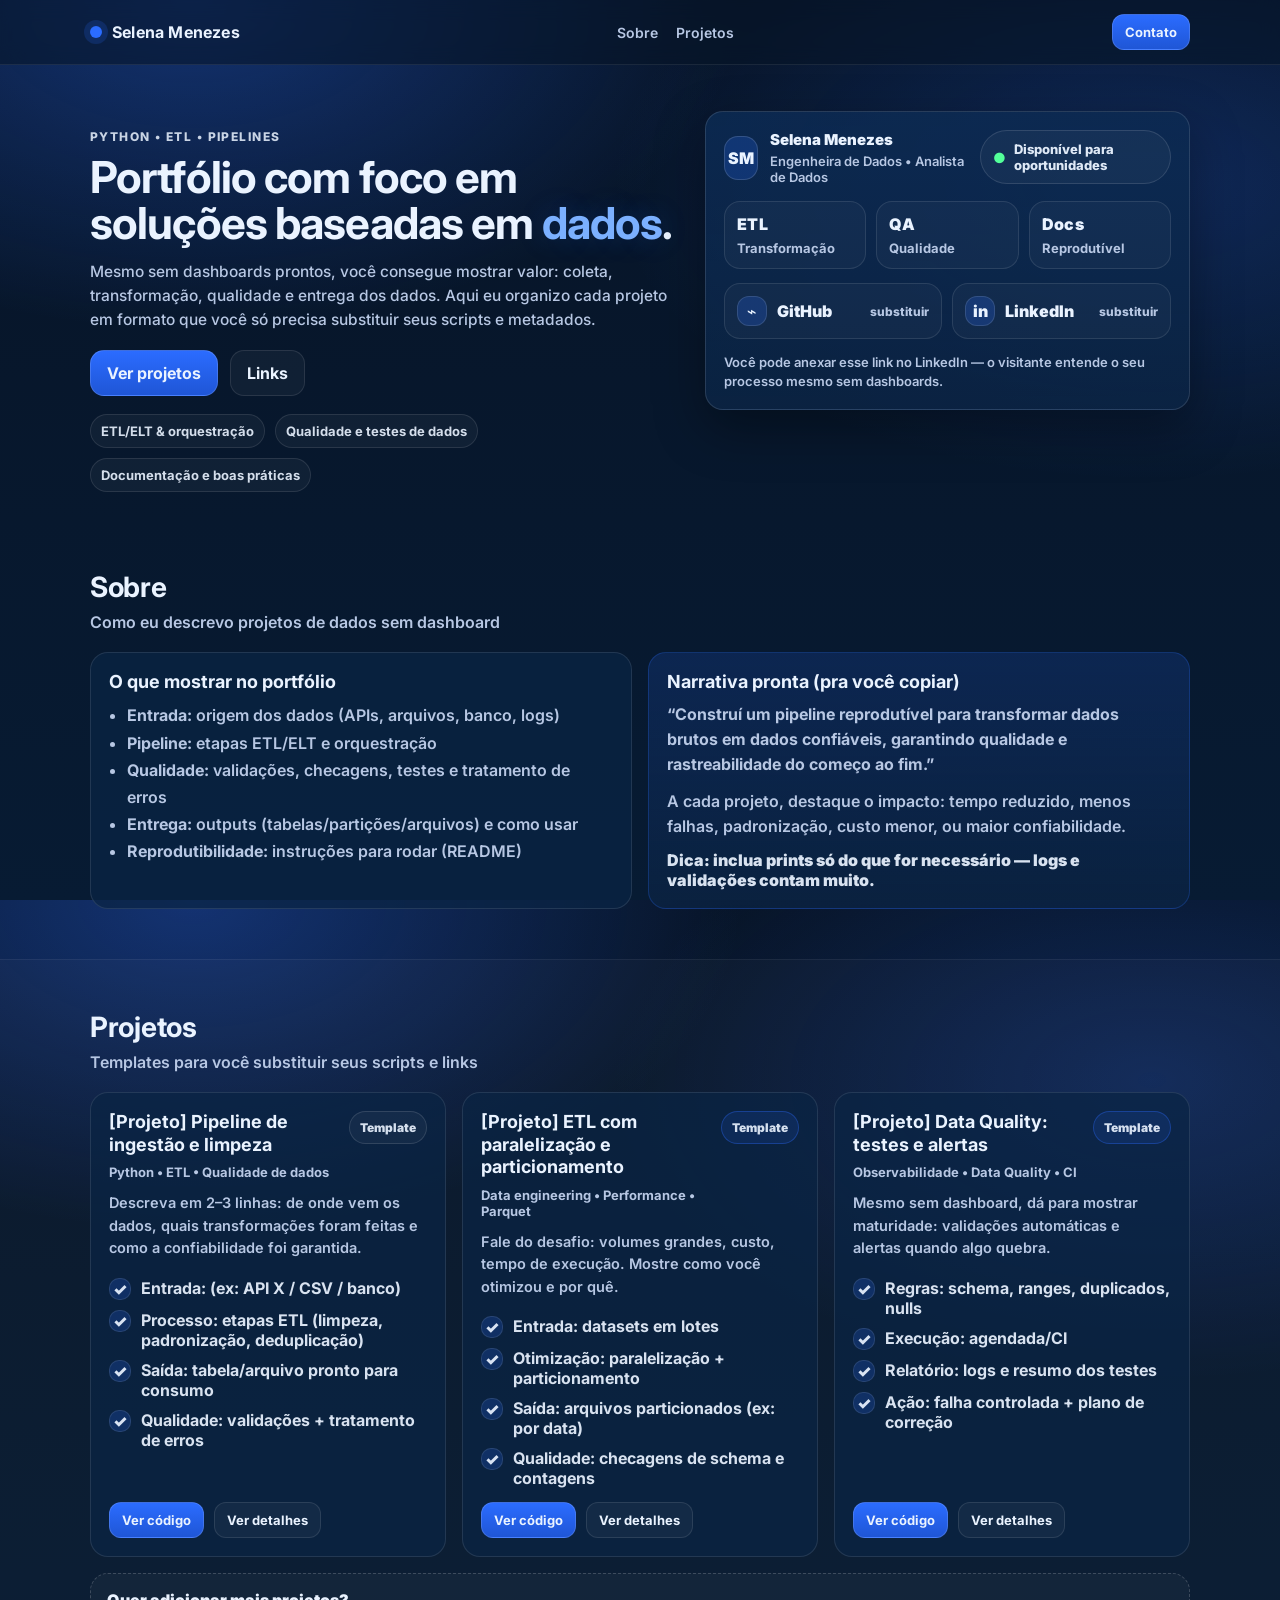
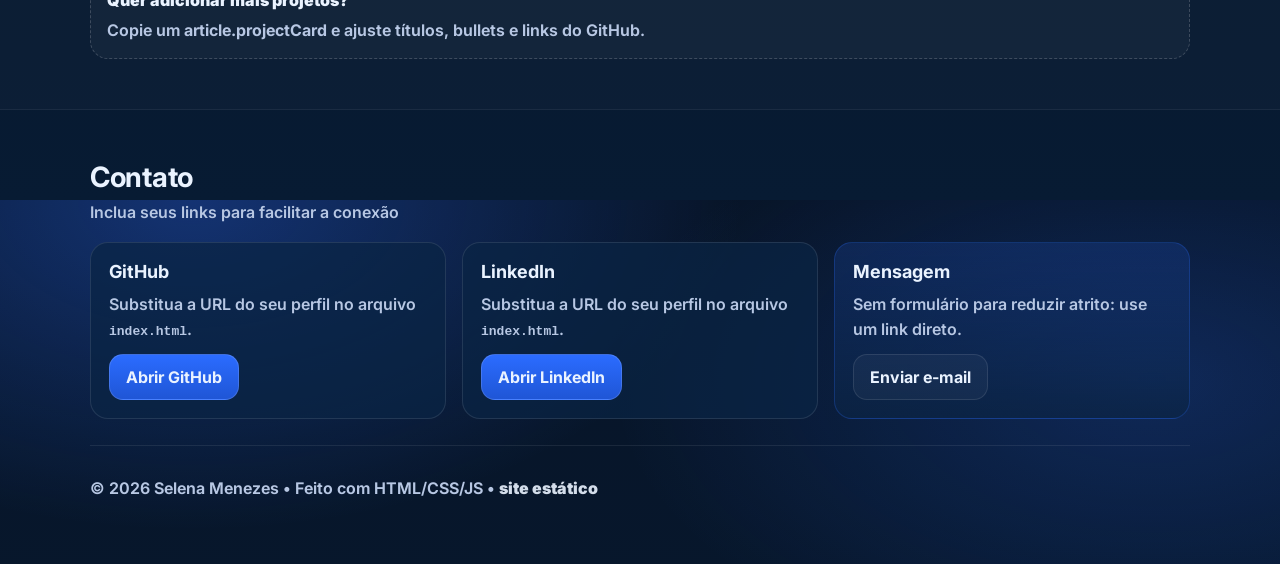
==== portifolio.html @ 93fe9d99 "#" ====
<!doctype html>
<html lang="pt-BR">
<head>
  <meta charset="utf-8" />
  <meta name="viewport" content="width=device-width, initial-scale=1" />
  <meta name="description" content="Portfólio de dados da Selena Menezes: pipelines, ETL e projetos orientados a dados." />
  <title>Selena Menezes | Portfólio</title>
  <link rel="preconnect" href="https://fonts.googleapis.com">
  <link rel="preconnect" href="https://fonts.gstatic.com" crossorigin>
  <link href="https://fonts.googleapis.com/css2?family=Inter:wght@400;600;700&display=swap" rel="stylesheet">

  <link rel="stylesheet" href="./styles.css" />

  <meta property="og:title" content="Selena Menezes | Portfólio de Dados" />
  <meta property="og:description" content="pipelines e projetos de dados (sem dashboards)" />
  <meta property="og:type" content="website" />
</head>
<body>
  <a class="skip-link" href="#conteudo">Pular para o conteúdo</a>

  <header class="topbar">
    <div class="container topbar__inner">
      <div class="brand" aria-label="Marca">
        <span class="brand__dot" aria-hidden="true"></span>
        <span class="brand__name">Selena Menezes</span>
      </div>

      <nav class="nav" aria-label="Navegação">
        <a href="#sobre" class="nav__link">Sobre</a>
        <a href="#projetos" class="nav__link">Projetos</a>
      </nav>

      <a href="#contato" class="btn btn--primary btn--small" data-i18n="hire">Contato</a>
    </div>
  </header>

  <main id="conteudo">
    <!-- HERO -->
    <section class="hero">
      <div class="container hero__grid">
        <div class="hero__copy">
          <p class="kicker">Python • ETL • Pipelines</p>
          <h1 class="hero__title">
            Portfólio com foco em soluções baseadas em <span class="accent">dados</span>.
          </h1>
          <p class="hero__subtitle">
            Mesmo sem dashboards prontos, você consegue mostrar valor: coleta, transformação, qualidade e entrega dos dados.
            Aqui eu organizo cada projeto em formato que você só precisa substituir seus scripts e metadados.
          </p>

          <div class="hero__actions">
            <a class="btn btn--primary" href="#projetos">Ver projetos</a>
            <a class="btn btn--ghost" href="#contato">Links</a>
          </div>

          <ul class="trust">
            <li class="trust__item">ETL/ELT &amp; orquestração</li>
            <li class="trust__item">Qualidade e testes de dados</li>
            <li class="trust__item">Documentação e boas práticas</li>
          </ul>
        </div>

        <div class="hero__card" aria-label="Cartão de destaque">
          <div class="hero__cardTop">
            <div class="profile">
              <div class="avatar" aria-hidden="true">SM</div>
              <div>
                <p class="profile__name">Selena Menezes</p>
                <p class="profile__role">Engenheira de Dados • Analista de Dados</p>
              </div>
            </div>

            <div class="status">
              <div class="status__pill">
                <span class="status__icon" aria-hidden="true">●</span>
                Disponível para oportunidades
              </div>
            </div>
          </div>

          <div class="hero__stats" role="list">
            <div class="stat" role="listitem">
              <div class="stat__num">ETL</div>
              <div class="stat__label">Transformação</div>
            </div>
            <div class="stat" role="listitem">
              <div class="stat__num">QA</div>
              <div class="stat__label">Qualidade</div>
            </div>
            <div class="stat" role="listitem">
              <div class="stat__num">Docs</div>
              <div class="stat__label">Reprodutível</div>
            </div>
          </div>

          <div class="hero__links" id="links-quick">
            <a class="linkCard" href="https://github.com/SEU_USUARIO" target="_blank" rel="noreferrer noopener">
              <span class="linkCard__icon" aria-hidden="true">⌁</span>
              <span class="linkCard__text">GitHub</span>
              <span class="linkCard__hint">substituir</span>
            </a>
            <a class="linkCard" href="https://www.linkedin.com/in/SEU_USUARIO" target="_blank" rel="noreferrer noopener">
              <span class="linkCard__icon" aria-hidden="true">in</span>
              <span class="linkCard__text">LinkedIn</span>
              <span class="linkCard__hint">substituir</span>
            </a>
          </div>

          <p class="hero__note">
            Você pode anexar esse link no LinkedIn — o visitante entende o seu processo mesmo sem dashboards.
          </p>
        </div>
      </div>
    </section>

    <!-- SOBRE -->
    <section class="section" id="sobre">
      <div class="container">
        <div class="section__header">
          <h2 class="section__title">Sobre</h2>
          <p class="section__subtitle">Como eu descrevo projetos de dados sem dashboard</p>
        </div>

        <div class="grid-2">
          <div class="card">
            <h3 class="card__title">O que mostrar no portfólio</h3>
            <ul class="list">
              <li><b>Entrada:</b> origem dos dados (APIs, arquivos, banco, logs)</li>
              <li><b>Pipeline:</b> etapas ETL/ELT e orquestração</li>
              <li><b>Qualidade:</b> validações, checagens, testes e tratamento de erros</li>
              <li><b>Entrega:</b> outputs (tabelas/partições/arquivos) e como usar</li>
              <li><b>Reprodutibilidade:</b> instruções para rodar (README)</li>
            </ul>
          </div>

          <div class="card card--accent">
            <h3 class="card__title">Narrativa pronta (pra você copiar)</h3>
            <p class="card__text">
              <b>“Construí um pipeline reprodutível para transformar dados brutos em dados confiáveis, garantindo qualidade e rastreabilidade do começo ao fim.”</b>
            </p>
            <p class="card__text">
              A cada projeto, destaque o impacto: tempo reduzido, menos falhas, padronização, custo menor, ou maior confiabilidade.
            </p>
            <p class="card__tagline">Dica: inclua prints só do que for necessário — logs e validações contam muito.</p>
          </div>
        </div>
      </div>
    </section>

    <!-- PROJETOS -->
    <section class="section section--alt" id="projetos">
      <div class="container">
        <div class="section__header">
          <h2 class="section__title">Projetos</h2>
          <p class="section__subtitle">Templates para você substituir seus scripts e links</p>
        </div>

        <div class="projectGrid" id="projectGrid">
          <!-- PROJECT 1 -->
          <article class="projectCard" data-project>
            <div class="projectCard__top">
              <div>
                <h3 class="projectCard__title">[Projeto] Pipeline de ingestão e limpeza</h3>
                <p class="projectCard__meta">Python • ETL • Qualidade de dados</p>
              </div>
              <span class="badge">Template</span>
            </div>

            <p class="projectCard__desc">
              Descreva em 2–3 linhas: de onde vem os dados, quais transformações foram feitas e como a confiabilidade foi garantida.
            </p>

            <div class="projectCard__bullets">
              <div class="bullet">
                <span class="bullet__icon" aria-hidden="true">✓</span>
                <span><b>Entrada:</b> (ex: API X / CSV / banco)</span>
              </div>
              <div class="bullet">
                <span class="bullet__icon" aria-hidden="true">✓</span>
                <span><b>Processo:</b> etapas ETL (limpeza, padronização, deduplicação)</span>
              </div>
              <div class="bullet">
                <span class="bullet__icon" aria-hidden="true">✓</span>
                <span><b>Saída:</b> tabela/arquivo pronto para consumo</span>
              </div>
              <div class="bullet">
                <span class="bullet__icon" aria-hidden="true">✓</span>
                <span><b>Qualidade:</b> validações + tratamento de erros</span>
              </div>
            </div>

            <div class="projectCard__links">
              <a class="btn btn--primary btn--small" href="https://github.com/SEU_USUARIO/SEU_REPO" target="_blank" rel="noreferrer noopener">Ver código</a>
              <a class="btn btn--ghost btn--small" href="#" data-demo-link>Ver detalhes</a>
            </div>

            <div class="details" aria-live="polite" hidden>
              <div class="details__inner">
                <p class="details__title">Como rodar (substitua)</p>
                <ol class="list list--number">
                  <li>Instale dependências: <code>pip install -r requirements.txt</code></li>
                  <li>Configure variáveis em <code>.env</code></li>
                  <li>Execute: <code>python main.py</code></li>
                </ol>

                <p class="details__title">Checklist do pipeline</p>
                <ul class="list">
                  <li>Log das etapas</li>
                  <li>Validações (schema, nulls, ranges)</li>
                  <li>Reprocessamento e idempotência</li>
                </ul>
              </div>
            </div>
          </article>

          <!-- PROJECT 2 -->
          <article class="projectCard" data-project>
            <div class="projectCard__top">
              <div>
                <h3 class="projectCard__title">[Projeto] ETL com paralelização e particionamento</h3>
                <p class="projectCard__meta">Data engineering • Performance • Parquet</p>
              </div>
              <span class="badge badge--blue">Template</span>
            </div>

            <p class="projectCard__desc">
              Fale do desafio: volumes grandes, custo, tempo de execução. Mostre como você otimizou e por quê.
            </p>

            <div class="projectCard__bullets">
              <div class="bullet"><span class="bullet__icon" aria-hidden="true">✓</span><span><b>Entrada:</b> datasets em lotes</span></div>
              <div class="bullet"><span class="bullet__icon" aria-hidden="true">✓</span><span><b>Otimização:</b> paralelização + particionamento</span></div>
              <div class="bullet"><span class="bullet__icon" aria-hidden="true">✓</span><span><b>Saída:</b> arquivos particionados (ex: por data)</span></div>
              <div class="bullet"><span class="bullet__icon" aria-hidden="true">✓</span><span><b>Qualidade:</b> checagens de schema e contagens</span></div>
            </div>

            <div class="projectCard__links">
              <a class="btn btn--primary btn--small" href="https://github.com/SEU_USUARIO/SEU_REPO" target="_blank" rel="noreferrer noopener">Ver código</a>
              <a class="btn btn--ghost btn--small" href="#" data-demo-link>Ver detalhes</a>
            </div>

            <div class="details" hidden>
              <div class="details__inner">
                <p class="details__title">Resultados que você pode citar</p>
                <ul class="list">
                  <li>Redução no tempo de execução</li>
                  <li>Redução de falhas/rollback</li>
                  <li>Padronização de schema</li>
                </ul>
              </div>
            </div>
          </article>

          <!-- PROJECT 3 -->
          <article class="projectCard" data-project>
            <div class="projectCard__top">
              <div>
                <h3 class="projectCard__title">[Projeto] Data Quality: testes e alertas</h3>
                <p class="projectCard__meta">Observabilidade • Data Quality • CI</p>
              </div>
              <span class="badge badge--blue">Template</span>
            </div>

            <p class="projectCard__desc">
              Mesmo sem dashboard, dá para mostrar maturidade: validações automáticas e alertas quando algo quebra.
            </p>

            <div class="projectCard__bullets">
              <div class="bullet"><span class="bullet__icon" aria-hidden="true">✓</span><span><b>Regras:</b> schema, ranges, duplicados, nulls</span></div>
              <div class="bullet"><span class="bullet__icon" aria-hidden="true">✓</span><span><b>Execução:</b> agendada/CI</span></div>
              <div class="bullet"><span class="bullet__icon" aria-hidden="true">✓</span><span><b>Relatório:</b> logs e resumo dos testes</span></div>
              <div class="bullet"><span class="bullet__icon" aria-hidden="true">✓</span><span><b>Ação:</b> falha controlada + plano de correção</span></div>
            </div>

            <div class="projectCard__links">
              <a class="btn btn--primary btn--small" href="https://github.com/SEU_USUARIO/SEU_REPO" target="_blank" rel="noreferrer noopener">Ver código</a>
              <a class="btn btn--ghost btn--small" href="#" data-demo-link>Ver detalhes</a>
            </div>

            <div class="details" hidden>
              <div class="details__inner">
                <p class="details__title">Estrutura recomendada</p>
                <ul class="list">
                  <li><code>tests/</code> com validações</li>
                  <li><code>reports/</code> com resultados</li>
                  <li>Ambiente configurável (sem segredos no código)</li>
                </ul>
              </div>
            </div>
          </article>
        </div>

        <div class="ctaRow">
          <div class="ctaRow__card">
            <p class="ctaRow__title">Quer adicionar mais projetos?</p>
            <p class="ctaRow__text">Copie um <b>article.projectCard</b> e ajuste títulos, bullets e links do GitHub.</p>
          </div>
        </div>
      </div>
    </section>

    <!-- CONTATO -->
    <section class="section" id="contato">
      <div class="container">
        <div class="section__header">
          <h2 class="section__title">Contato</h2>
          <p class="section__subtitle">Inclua seus links para facilitar a conexão</p>
        </div>

        <div class="grid-3">
          <div class="card">
            <h3 class="card__title">GitHub</h3>
            <p class="card__text">Substitua a URL do seu perfil no arquivo <code>index.html</code>.</p>
            <a class="btn btn--primary" href="https://github.com/SEU_USUARIO" target="_blank" rel="noreferrer noopener">Abrir GitHub</a>
          </div>
          <div class="card">
            <h3 class="card__title">LinkedIn</h3>
            <p class="card__text">Substitua a URL do seu perfil no arquivo <code>index.html</code>.</p>
            <a class="btn btn--primary" href="https://www.linkedin.com/in/SEU_USUARIO" target="_blank" rel="noreferrer noopener">Abrir LinkedIn</a>
          </div>
          <div class="card card--accent">
            <h3 class="card__title">Mensagem</h3>
            <p class="card__text">Sem formulário para reduzir atrito: use um link direto.</p>
            <a class="btn btn--ghost" href="mailto:SEU_EMAIL@exemplo.com">Enviar e-mail</a>
          </div>
        </div>

        <footer class="footer">
          <p>
            © <span id="year"></span> Selena Menezes • Feito com HTML/CSS/JS •
            <a class="footer__link" href="https://www.google.com/search?q=como+hospedar+site+est%C3%A1tico" target="_blank" rel="noreferrer noopener">site estático</a>
          </p>
        </footer>
      </div>
    </section>
  </main>

  <script src="./script.js"></script>
</body>
</html>
---- styles.css ----
/* Base */
:root{
  --bg: #071427;
  --bg2:#071b33;
  --card:#0b2444;
  --card2:#0c2a52;
  --text:#eaf3ff;
  --muted:#b7c7e3;
  --primary:#2b6cff; /* blue fav */
  --primary2:#1f56d6;
  --border: rgba(255,255,255,.10);
  --shadow: 0 18px 50px rgba(0,0,0,.35);
  --radius: 18px;
}

*{box-sizing:border-box}
html,body{height:100%}
body{
  margin:0;
  font-family: Inter, system-ui, -apple-system, Segoe UI, Roboto, Arial, sans-serif;
  color:var(--text);
  background:
    radial-gradient(1000px 600px at 15% 0%, rgba(43,108,255,.35), transparent 55%),
    radial-gradient(900px 500px at 90% 20%, rgba(43,108,255,.22), transparent 60%),
    linear-gradient(180deg, var(--bg), var(--bg2));
}

.container{width:min(1100px, calc(100% - 40px)); margin:0 auto;}

.skip-link{
  position:absolute;
  left:-999px;
  top:auto;
  width:1px;
  height:1px;
  overflow:hidden;
}
.skip-link:focus{
  left:16px; top:16px; width:auto; height:auto;
  padding:10px 12px;
  background:#000;
  color:#fff;
  z-index:9999;
  border-radius:12px;
}

/* Topbar */
.topbar{
  position:sticky;
  top:0;
  z-index:50;
  backdrop-filter: blur(10px);
  background: rgba(7,20,39,.55);
  border-bottom: 1px solid rgba(255,255,255,.08);
}
.topbar__inner{display:flex; align-items:center; justify-content:space-between; gap:18px; padding:14px 0;}
.brand{display:flex; align-items:center; gap:10px; font-weight:700; letter-spacing:.2px;}
.brand__dot{width:12px; height:12px; border-radius:999px; background:var(--primary); box-shadow:0 0 0 6px rgba(43,108,255,.18)}
.brand__name{font-size:16px;}
.nav{display:flex; gap:18px; align-items:center;}
.nav__link{color:var(--muted); text-decoration:none; font-weight:600; font-size:14px;}
.nav__link:hover{color:var(--text)}

/* Buttons */
.btn{
  display:inline-flex;
  align-items:center;
  justify-content:center;
  gap:10px;
  border-radius:14px;
  padding:12px 16px;
  border:1px solid var(--border);
  color:var(--text);
  text-decoration:none;
  font-weight:700;
  transition: transform .08s ease, background .15s ease, border-color .15s ease;
}
.btn:active{transform: translateY(1px)}
.btn--small{padding:9px 12px; border-radius:12px; font-size:13px}
.btn--primary{background: linear-gradient(180deg, var(--primary), var(--primary2)); border-color: rgba(255,255,255,.14)}
.btn--primary:hover{border-color: rgba(255,255,255,.22)}
.btn--ghost{background: rgba(255,255,255,.04)}
.btn--ghost:hover{background: rgba(255,255,255,.07)}

/* Hero */
.hero{padding:46px 0 10px;}
.hero__grid{display:grid; grid-template-columns: 1.1fr .9fr; gap:22px; align-items:start;}
.hero__copy{padding:18px 0;}
.kicker{margin:0 0 10px; color:rgba(234,243,255,.85); font-weight:800; letter-spacing:.12em; font-size:12px; text-transform:uppercase}
.hero__title{margin:0 0 14px; font-size:44px; line-height:1.05; letter-spacing:-.02em;}
.accent{color: #7bb0ff; text-shadow: 0 0 28px rgba(43,108,255,.22)}
.hero__subtitle{margin:0 0 18px; color:var(--muted); font-weight:500; font-size:15.5px; line-height:1.55; max-width:58ch;}
.hero__actions{display:flex; gap:12px; flex-wrap:wrap; margin-top:8px;}

.trust{list-style:none; padding:0; margin:18px 0 0; display:flex; flex-wrap:wrap; gap:10px;}
.trust__item{
  padding:8px 10px;
  border:1px solid rgba(255,255,255,.10);
  background: rgba(255,255,255,.04);
  border-radius:999px;
  font-weight:700;
  font-size:13px;
  color: rgba(234,243,255,.9);
}

.hero__card{
  background: linear-gradient(180deg, rgba(12,42,82,.9), rgba(11,36,68,.86));
  border:1px solid rgba(255,255,255,.12);
  border-radius: var(--radius);
  box-shadow: var(--shadow);
  padding:18px;
}
.hero__cardTop{display:flex; justify-content:space-between; gap:12px; align-items:flex-start;}
.profile{display:flex; gap:12px; align-items:center;}
.avatar{width:44px; height:44px; border-radius:14px; background: rgba(43,108,255,.22); border:1px solid rgba(255,255,255,.14); display:flex; align-items:center; justify-content:center; font-weight:900;}
.profile__name{margin:0; font-weight:900; font-size:15px}
.profile__role{margin:4px 0 0; color:var(--muted); font-weight:600; font-size:13px}

.status__pill{display:inline-flex; gap:8px; align-items:center; padding:10px 12px; border-radius:999px; border:1px solid rgba(255,255,255,.12); background: rgba(255,255,255,.04); font-weight:800; color:rgba(234,243,255,.95); font-size:13px}
.status__icon{color: #53ff9a; font-size:14px}

.hero__stats{display:grid; grid-template-columns: repeat(3, 1fr); gap:10px; margin-top:16px;}
.stat{padding:12px; border-radius:16px; border:1px solid rgba(255,255,255,.10); background: rgba(255,255,255,.03)}
.stat__num{font-weight:950; letter-spacing:.02em}
.stat__label{margin-top:6px; color:var(--muted); font-weight:700; font-size:13px}

.hero__links{display:grid; grid-template-columns: 1fr 1fr; gap:10px; margin-top:14px;}
.linkCard{
  text-decoration:none; color:var(--text);
  border-radius:16px;
  border:1px solid rgba(255,255,255,.10);
  background: rgba(255,255,255,.03);
  padding:12px;
  display:flex; align-items:center; gap:10px;
}
.linkCard:hover{border-color: rgba(255,255,255,.20); background: rgba(255,255,255,.06)}
.linkCard__icon{width:30px; height:30px; border-radius:12px; display:flex; align-items:center; justify-content:center; background: rgba(43,108,255,.22); border:1px solid rgba(255,255,255,.12); font-weight:900}
.linkCard__text{font-weight:900}
.linkCard__hint{margin-left:auto; color:var(--muted); font-weight:800; font-size:12px}

.hero__note{margin:14px 0 0; color:var(--muted); font-weight:600; font-size:13px; line-height:1.45}

/* Sections */
.section{padding:50px 0;}
.section--alt{background: rgba(255,255,255,.02); border-top:1px solid rgba(255,255,255,.06); border-bottom:1px solid rgba(255,255,255,.06)}
.section__header{margin-bottom:20px;}
.section__title{margin:0; font-size:28px; letter-spacing:-.01em}
.section__subtitle{margin:8px 0 0; color:var(--muted); font-weight:600;}

/* Grids */
.grid-2{display:grid; grid-template-columns: 1fr 1fr; gap:16px;}
.grid-3{display:grid; grid-template-columns: repeat(3, 1fr); gap:16px;}

.card{
  background: rgba(11,36,68,.72);
  border:1px solid rgba(255,255,255,.10);
  border-radius: var(--radius);
  padding:18px;
}
.card--accent{background: linear-gradient(180deg, rgba(43,108,255,.16), rgba(11,36,68,.72)); border-color: rgba(43,108,255,.25)}
.card__title{margin:0 0 10px; font-size:18px}
.card__text{margin:0 0 12px; color:var(--muted); font-weight:600; line-height:1.55}
.card__tagline{margin:0; color: rgba(234,243,255,.92); font-weight:900}

.list{margin:0; padding-left:18px; color:var(--muted); font-weight:600; line-height:1.7}
.list code{color: rgba(234,243,255,.92)}
.list--number{padding-left:20px}

/* Projects */
.projectGrid{display:grid; grid-template-columns: repeat(3, 1fr); gap:16px;}
.projectCard{
  background: rgba(11,36,68,.72);
  border:1px solid rgba(255,255,255,.10);
  border-radius: var(--radius);
  padding:18px;
  display:flex; flex-direction:column;
  min-height: 380px;
}
.projectCard__top{display:flex; align-items:flex-start; justify-content:space-between; gap:12px;}
.projectCard__title{margin:0; font-size:18px; line-height:1.25}
.projectCard__meta{margin:8px 0 0; color:var(--muted); font-weight:700; font-size:13px}
.projectCard__desc{margin:12px 0 14px; color:var(--muted); font-weight:600; line-height:1.55; font-size:14.5px}
.projectCard__bullets{display:flex; flex-direction:column; gap:10px; margin-top:4px;}
.bullet{display:flex; gap:10px; align-items:flex-start; color: rgba(234,243,255,.92); font-weight:700}
.bullet__icon{width:22px; height:22px; border-radius:10px; display:inline-flex; align-items:center; justify-content:center; background: rgba(43,108,255,.20); border:1px solid rgba(255,255,255,.10); font-weight:900; flex:0 0 auto}

.projectCard__links{display:flex; gap:10px; margin-top:auto; padding-top:14px;}

.badge{
  padding:8px 10px; border-radius:999px;
  font-weight:900; font-size:12px;
  border:1px solid rgba(255,255,255,.12);
  background: rgba(255,255,255,.04);
  color: rgba(234,243,255,.9);
}
.badge--blue{border-color: rgba(43,108,255,.35); background: rgba(43,108,255,.12)}

.details{margin-top:12px; border-top: 1px solid rgba(255,255,255,.08); padding-top:12px;}
.details__inner{color:var(--muted);}
.details__title{margin:0 0 10px; font-weight:950; color: rgba(234,243,255,.92)}

.ctaRow{margin-top:16px}
.ctaRow__card{
  padding:16px;
  border-radius: var(--radius);
  border:1px dashed rgba(255,255,255,.18);
  background: rgba(255,255,255,.03);
}
.ctaRow__title{margin:0; font-weight:950}
.ctaRow__text{margin:8px 0 0; color:var(--muted); font-weight:650; line-height:1.5}

/* Footer */
.footer{margin-top:26px; padding-top:16px; border-top:1px solid rgba(255,255,255,.08); color:var(--muted); font-weight:650}
.footer__link{color: rgba(234,243,255,.9); font-weight:900; text-decoration:none}
.footer__link:hover{text-decoration:underline}

/* Responsive */
@media (max-width: 980px){
  .hero__grid{grid-template-columns: 1fr;}
  .projectGrid{grid-template-columns: 1fr;}
  .grid-3{grid-template-columns: 1fr;}
  .grid-2{grid-template-columns: 1fr;}
  .hero__title{font-size:34px}
  .nav{display:none}
}
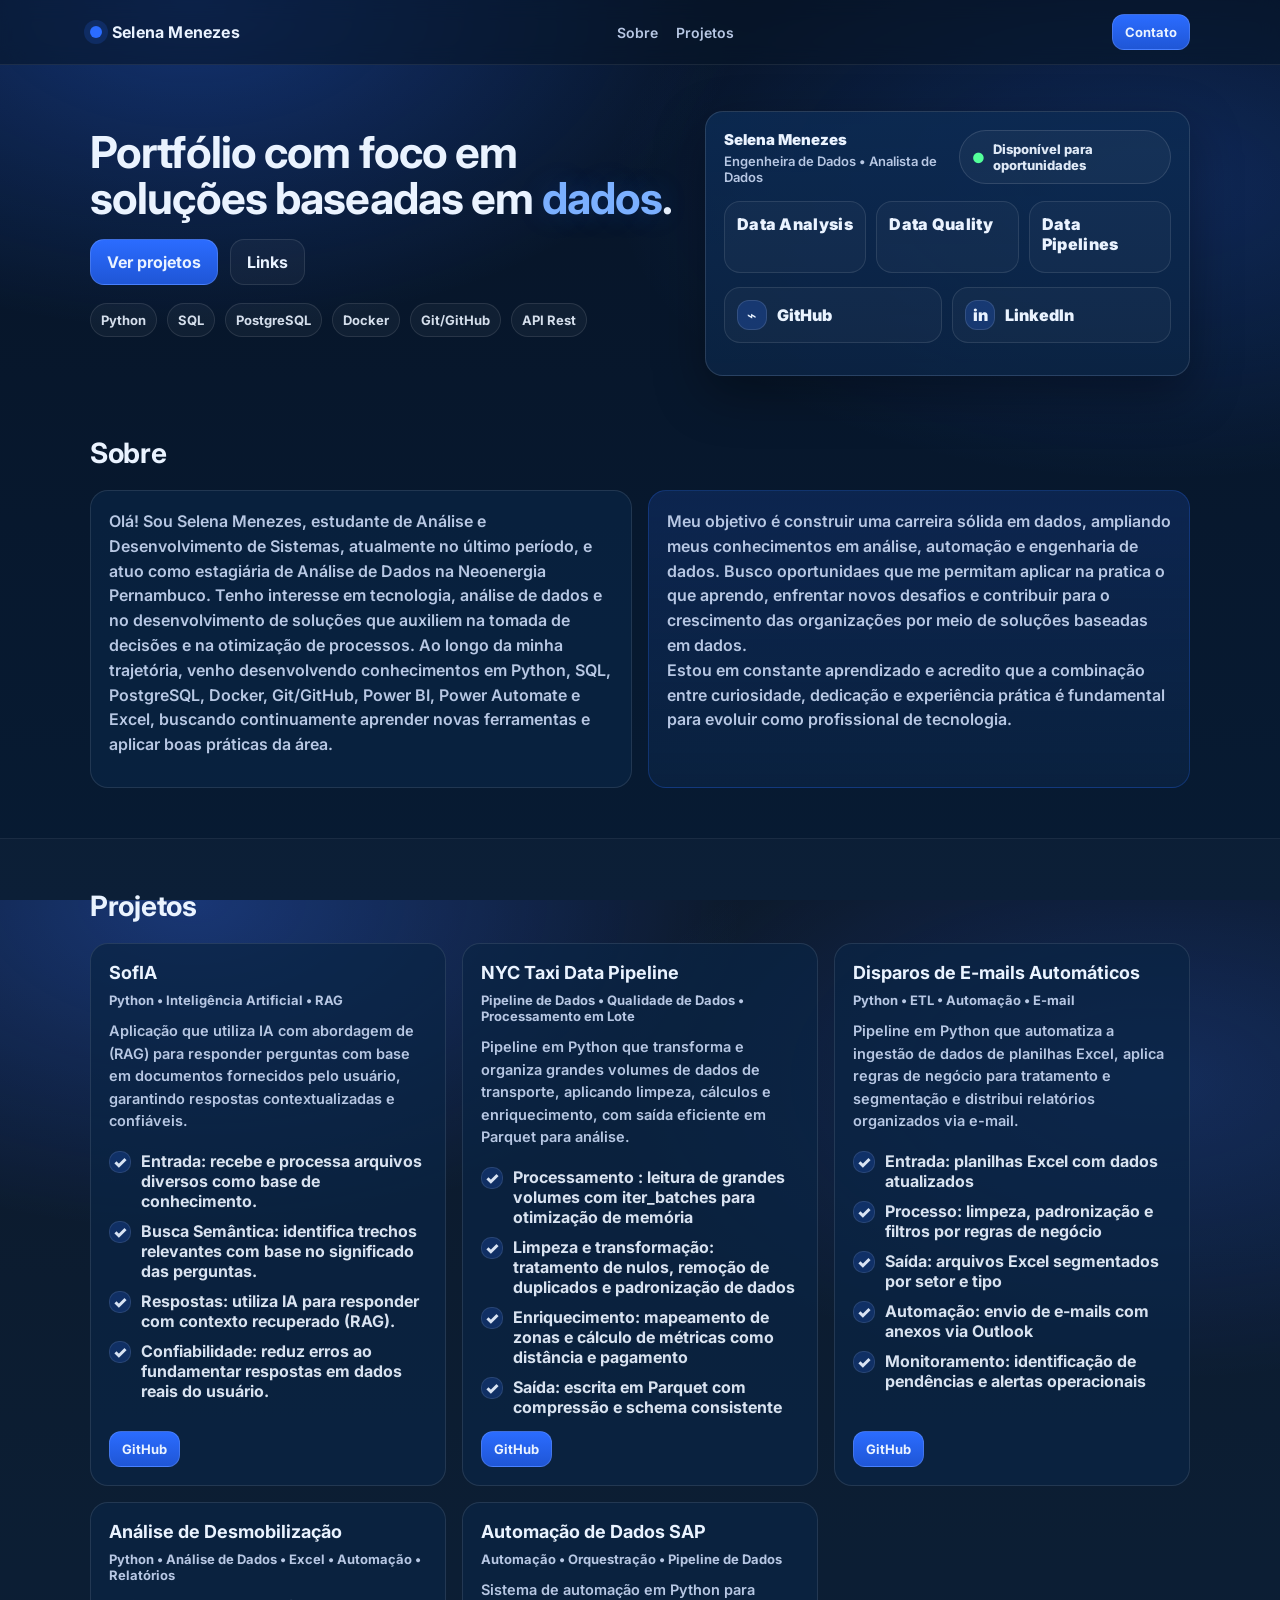
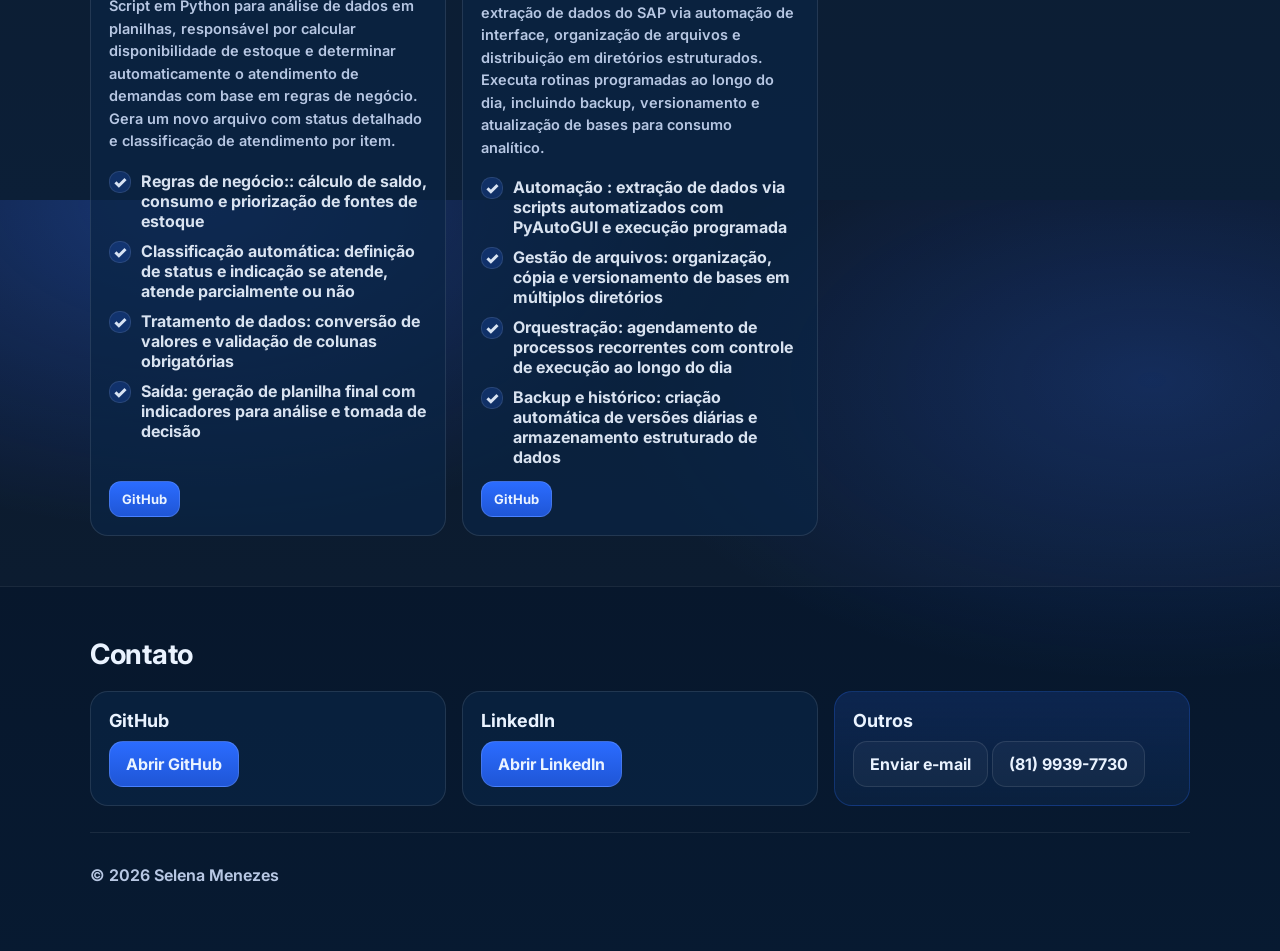
==== commit 84c4b79b: "#" ====
--- a/portifolio.html
+++ b/portifolio.html
@@ -39,13 +39,11 @@
     <section class="hero">
       <div class="container hero__grid">
         <div class="hero__copy">
-          <p class="kicker">Python • ETL • Pipelines</p>
           <h1 class="hero__title">
             Portfólio com foco em soluções baseadas em <span class="accent">dados</span>.
           </h1>
           <p class="hero__subtitle">
-            Mesmo sem dashboards prontos, você consegue mostrar valor: coleta, transformação, qualidade e entrega dos dados.
-            Aqui eu organizo cada projeto em formato que você só precisa substituir seus scripts e metadados.
+
           </p>
 
           <div class="hero__actions">
@@ -54,16 +52,19 @@
           </div>
 
           <ul class="trust">
-            <li class="trust__item">ETL/ELT &amp; orquestração</li>
-            <li class="trust__item">Qualidade e testes de dados</li>
-            <li class="trust__item">Documentação e boas práticas</li>
+            <li class="trust__item">Python</li>
+            <li class="trust__item">SQL</li>
+            <li class="trust__item">PostgreSQL</li>
+            <li class="trust__item">Docker</li>
+            <li class="trust__item">Git/GitHub</li>
+            <li class="trust__item">API Rest</li>
           </ul>
         </div>
 
         <div class="hero__card" aria-label="Cartão de destaque">
           <div class="hero__cardTop">
             <div class="profile">
-              <div class="avatar" aria-hidden="true">SM</div>
+
               <div>
                 <p class="profile__name">Selena Menezes</p>
                 <p class="profile__role">Engenheira de Dados • Analista de Dados</p>
@@ -80,34 +81,33 @@
 
           <div class="hero__stats" role="list">
             <div class="stat" role="listitem">
-              <div class="stat__num">ETL</div>
-              <div class="stat__label">Transformação</div>
+              <div class="stat__num">Data Analysis</div>
+              <div class="stat__label"></div>
             </div>
             <div class="stat" role="listitem">
-              <div class="stat__num">QA</div>
-              <div class="stat__label">Qualidade</div>
+              <div class="stat__num">Data Quality</div>
+              <div class="stat__label"></div>
             </div>
             <div class="stat" role="listitem">
-              <div class="stat__num">Docs</div>
-              <div class="stat__label">Reprodutível</div>
+              <div class="stat__num">Data Pipelines</div>
+              <div class="stat__label"></div>
             </div>
           </div>
 
           <div class="hero__links" id="links-quick">
-            <a class="linkCard" href="https://github.com/SEU_USUARIO" target="_blank" rel="noreferrer noopener">
+            <a class="linkCard" href="https://github.com/selenamenezes" target="_blank" rel="noreferrer noopener">
               <span class="linkCard__icon" aria-hidden="true">⌁</span>
               <span class="linkCard__text">GitHub</span>
-              <span class="linkCard__hint">substituir</span>
+              <span class="linkCard__hint"></span>
             </a>
-            <a class="linkCard" href="https://www.linkedin.com/in/SEU_USUARIO" target="_blank" rel="noreferrer noopener">
+            <a class="linkCard" href="https://www.linkedin.com/in/selena-menezes/" target="_blank" rel="noreferrer noopener">
               <span class="linkCard__icon" aria-hidden="true">in</span>
               <span class="linkCard__text">LinkedIn</span>
-              <span class="linkCard__hint">substituir</span>
+              <span class="linkCard__hint"></span>
             </a>
           </div>
 
           <p class="hero__note">
-            Você pode anexar esse link no LinkedIn — o visitante entende o seu processo mesmo sem dashboards.
           </p>
         </div>
       </div>
@@ -118,30 +118,26 @@
       <div class="container">
         <div class="section__header">
           <h2 class="section__title">Sobre</h2>
-          <p class="section__subtitle">Como eu descrevo projetos de dados sem dashboard</p>
         </div>
 
         <div class="grid-2">
           <div class="card">
-            <h3 class="card__title">O que mostrar no portfólio</h3>
-            <ul class="list">
-              <li><b>Entrada:</b> origem dos dados (APIs, arquivos, banco, logs)</li>
-              <li><b>Pipeline:</b> etapas ETL/ELT e orquestração</li>
-              <li><b>Qualidade:</b> validações, checagens, testes e tratamento de erros</li>
-              <li><b>Entrega:</b> outputs (tabelas/partições/arquivos) e como usar</li>
-              <li><b>Reprodutibilidade:</b> instruções para rodar (README)</li>
-            </ul>
+            <p class="card__text">
+              Olá! Sou Selena Menezes, estudante de Análise e Desenvolvimento de Sistemas, atualmente no último período, e atuo como estagiária de Análise de Dados na Neoenergia Pernambuco.
+Tenho interesse em tecnologia, análise de dados e no desenvolvimento de soluções que auxiliem na tomada de decisões e na otimização de processos.
+Ao longo da minha trajetória, venho desenvolvendo conhecimentos em Python, SQL, PostgreSQL, Docker, Git/GitHub, Power BI, Power Automate e Excel, buscando continuamente aprender novas ferramentas e aplicar boas práticas da área.
           </div>
 
           <div class="card card--accent">
-            <h3 class="card__title">Narrativa pronta (pra você copiar)</h3>
             <p class="card__text">
-              <b>“Construí um pipeline reprodutível para transformar dados brutos em dados confiáveis, garantindo qualidade e rastreabilidade do começo ao fim.”</b>
+              Meu objetivo é construir uma carreira sólida em dados, ampliando meus conhecimentos em análise, automação e engenharia de dados. Busco oportunidaes que me permitam aplicar na pratica o que aprendo, enfrentar novos desafios
+              e contribuir para o crescimento das organizações por meio de soluções baseadas em dados. <br>
+              Estou em constante aprendizado e acredito que a combinação entre curiosidade, dedicação e experiência prática é fundamental para evoluir como profissional de tecnologia.
             </p>
             <p class="card__text">
-              A cada projeto, destaque o impacto: tempo reduzido, menos falhas, padronização, custo menor, ou maior confiabilidade.
-            </p>
-            <p class="card__tagline">Dica: inclua prints só do que for necessário — logs e validações contam muito.</p>
+              
+            </p>
+
           </div>
         </div>
       </div>
@@ -152,7 +148,6 @@
       <div class="container">
         <div class="section__header">
           <h2 class="section__title">Projetos</h2>
-          <p class="section__subtitle">Templates para você substituir seus scripts e links</p>
         </div>
 
         <div class="projectGrid" id="projectGrid">
@@ -160,38 +155,38 @@
           <article class="projectCard" data-project>
             <div class="projectCard__top">
               <div>
-                <h3 class="projectCard__title">[Projeto] Pipeline de ingestão e limpeza</h3>
-                <p class="projectCard__meta">Python • ETL • Qualidade de dados</p>
-              </div>
-              <span class="badge">Template</span>
-            </div>
-
-            <p class="projectCard__desc">
-              Descreva em 2–3 linhas: de onde vem os dados, quais transformações foram feitas e como a confiabilidade foi garantida.
-            </p>
-
-            <div class="projectCard__bullets">
+                <h3 class="projectCard__title">SofIA</h3>
+                <p class="projectCard__meta">Python • Inteligência Artificial • RAG</p>
+              </div>
+            </div>
+
+            <p class="projectCard__desc">
+              Aplicação que utiliza IA com abordagem de (RAG) para responder perguntas com base em documentos fornecidos pelo usuário, garantindo respostas contextualizadas e confiáveis.
+            </p>
+
+            <div class="projectCard__bullets">
+
               <div class="bullet">
                 <span class="bullet__icon" aria-hidden="true">✓</span>
-                <span><b>Entrada:</b> (ex: API X / CSV / banco)</span>
+                <span><b>Entrada:</b> recebe e processa arquivos diversos como base de conhecimento.</span>
               </div>
               <div class="bullet">
                 <span class="bullet__icon" aria-hidden="true">✓</span>
-                <span><b>Processo:</b> etapas ETL (limpeza, padronização, deduplicação)</span>
+                <span><b>Busca Semântica:</b> identifica trechos relevantes com base no significado das perguntas.</span>
               </div>
               <div class="bullet">
                 <span class="bullet__icon" aria-hidden="true">✓</span>
-                <span><b>Saída:</b> tabela/arquivo pronto para consumo</span>
+                <span><b>Respostas:</b> utiliza IA para responder com contexto recuperado (RAG).</span>
               </div>
               <div class="bullet">
                 <span class="bullet__icon" aria-hidden="true">✓</span>
-                <span><b>Qualidade:</b> validações + tratamento de erros</span>
-              </div>
-            </div>
-
-            <div class="projectCard__links">
-              <a class="btn btn--primary btn--small" href="https://github.com/SEU_USUARIO/SEU_REPO" target="_blank" rel="noreferrer noopener">Ver código</a>
-              <a class="btn btn--ghost btn--small" href="#" data-demo-link>Ver detalhes</a>
+                <span><b>Confiabilidade:</b> reduz erros ao fundamentar respostas em dados reais do usuário.</span>
+              </div>
+            </div>
+
+            <div class="projectCard__links">
+              <a class="btn btn--primary btn--small" href="https://github.com/selenamenezes/sofIA_ETEPD" target=_blank  rel="noreferrer noopener">GitHub</a>
+       
             </div>
 
             <div class="details" aria-live="polite" hidden>
@@ -213,30 +208,66 @@
             </div>
           </article>
 
+           <!-- PROJECT 3 -->
+          <article class="projectCard" data-project>
+            <div class="projectCard__top">
+              <div>
+                <h3 class="projectCard__title">NYC Taxi Data Pipeline</h3>
+                <p class="projectCard__meta">Pipeline de Dados • Qualidade de Dados • Processamento em Lote</p>
+              </div>
+            </div>
+
+            <p class="projectCard__desc">
+              Pipeline em Python que transforma e organiza grandes volumes de dados de transporte, aplicando limpeza, cálculos e enriquecimento, com saída eficiente em Parquet para análise.
+            </p>
+
+            <div class="projectCard__bullets">
+              <div class="bullet"><span class="bullet__icon" aria-hidden="true">✓</span><span><b>Processamento :</b> leitura de grandes volumes com iter_batches para otimização de memória</span></div>
+              <div class="bullet"><span class="bullet__icon" aria-hidden="true">✓</span><span><b> Limpeza e transformação:</b> tratamento de nulos, remoção de duplicados e padronização de dados</span></div>
+              <div class="bullet"><span class="bullet__icon" aria-hidden="true">✓</span><span><b> Enriquecimento:</b> mapeamento de zonas e cálculo de métricas como distância e pagamento</span></div>
+              <div class="bullet"><span class="bullet__icon" aria-hidden="true">✓</span><span><b>Saída:</b> escrita em Parquet com compressão e schema consistente</span></div>
+            </div>
+
+            <div class="projectCard__links">
+              <a class="btn btn--primary btn--small" href="https://github.com/selenamenezes/NYC-Taxi-Data-Pipeline" target="_blank" rel="noreferrer noopener">GitHub</a>
+            </div>
+
+            <div class="details" hidden>
+              <div class="details__inner">
+                <p class="details__title">Estrutura recomendada</p>
+                <ul class="list">
+                  <li><code>tests/</code> com validações</li>
+                  <li><code>reports/</code> com resultados</li>
+                  <li>Ambiente configurável (sem segredos no código)</li>
+                </ul>
+              </div>
+            </div>
+          </article>
+          
           <!-- PROJECT 2 -->
           <article class="projectCard" data-project>
             <div class="projectCard__top">
               <div>
-                <h3 class="projectCard__title">[Projeto] ETL com paralelização e particionamento</h3>
-                <p class="projectCard__meta">Data engineering • Performance • Parquet</p>
-              </div>
-              <span class="badge badge--blue">Template</span>
-            </div>
-
-            <p class="projectCard__desc">
-              Fale do desafio: volumes grandes, custo, tempo de execução. Mostre como você otimizou e por quê.
-            </p>
-
-            <div class="projectCard__bullets">
-              <div class="bullet"><span class="bullet__icon" aria-hidden="true">✓</span><span><b>Entrada:</b> datasets em lotes</span></div>
-              <div class="bullet"><span class="bullet__icon" aria-hidden="true">✓</span><span><b>Otimização:</b> paralelização + particionamento</span></div>
-              <div class="bullet"><span class="bullet__icon" aria-hidden="true">✓</span><span><b>Saída:</b> arquivos particionados (ex: por data)</span></div>
-              <div class="bullet"><span class="bullet__icon" aria-hidden="true">✓</span><span><b>Qualidade:</b> checagens de schema e contagens</span></div>
-            </div>
-
-            <div class="projectCard__links">
-              <a class="btn btn--primary btn--small" href="https://github.com/SEU_USUARIO/SEU_REPO" target="_blank" rel="noreferrer noopener">Ver código</a>
-              <a class="btn btn--ghost btn--small" href="#" data-demo-link>Ver detalhes</a>
+                <h3 class="projectCard__title">Disparos de E-mails Automáticos</h3>
+                <p class="projectCard__meta">Python • ETL • Automação • E-mail</p>
+              </div>
+            </div>
+
+            <p class="projectCard__desc">
+              Pipeline em Python que automatiza a ingestão de dados de planilhas Excel, aplica regras de negócio para tratamento e segmentação e distribui relatórios organizados via e-mail.
+            </p>
+
+            <div class="projectCard__bullets">
+              <div class="bullet"><span class="bullet__icon" aria-hidden="true">✓</span><span><b>Entrada:</b>  planilhas Excel com dados atualizados</span></div>
+              <div class="bullet"><span class="bullet__icon" aria-hidden="true">✓</span><span><b>Processo:</b> limpeza, padronização e filtros por regras de negócio </span></div>
+              <div class="bullet"><span class="bullet__icon" aria-hidden="true">✓</span><span><b>Saída:</b> arquivos Excel segmentados por setor e tipo</span></div>
+              <div class="bullet"><span class="bullet__icon" aria-hidden="true">✓</span><span><b>Automação:</b> envio de e-mails com anexos via Outlook</span></div>
+              <div class="bullet"><span class="bullet__icon" aria-hidden="true">✓</span><span><b>Monitoramento:</b> identificação de pendências e alertas operacionais</span></div>
+            </div>
+
+            <div class="projectCard__links">
+              <a class="btn btn--primary btn--small" href="https://github.com/selenamenezes/envio_automatico_emails" target="_blank" rel="noreferrer noopener">GitHub</a>
+
             </div>
 
             <div class="details" hidden>
@@ -251,51 +282,80 @@
             </div>
           </article>
 
-          <!-- PROJECT 3 -->
-          <article class="projectCard" data-project>
-            <div class="projectCard__top">
-              <div>
-                <h3 class="projectCard__title">[Projeto] Data Quality: testes e alertas</h3>
-                <p class="projectCard__meta">Observabilidade • Data Quality • CI</p>
-              </div>
-              <span class="badge badge--blue">Template</span>
-            </div>
-
-            <p class="projectCard__desc">
-              Mesmo sem dashboard, dá para mostrar maturidade: validações automáticas e alertas quando algo quebra.
-            </p>
-
-            <div class="projectCard__bullets">
-              <div class="bullet"><span class="bullet__icon" aria-hidden="true">✓</span><span><b>Regras:</b> schema, ranges, duplicados, nulls</span></div>
-              <div class="bullet"><span class="bullet__icon" aria-hidden="true">✓</span><span><b>Execução:</b> agendada/CI</span></div>
-              <div class="bullet"><span class="bullet__icon" aria-hidden="true">✓</span><span><b>Relatório:</b> logs e resumo dos testes</span></div>
-              <div class="bullet"><span class="bullet__icon" aria-hidden="true">✓</span><span><b>Ação:</b> falha controlada + plano de correção</span></div>
-            </div>
-
-            <div class="projectCard__links">
-              <a class="btn btn--primary btn--small" href="https://github.com/SEU_USUARIO/SEU_REPO" target="_blank" rel="noreferrer noopener">Ver código</a>
-              <a class="btn btn--ghost btn--small" href="#" data-demo-link>Ver detalhes</a>
+          <!-- PROJECT 5 -->
+          <article class="projectCard" data-project>
+            <div class="projectCard__top">
+              <div>
+                <h3 class="projectCard__title">Análise de Desmobilização</h3>
+                <p class="projectCard__meta">Python • Análise de Dados • Excel • Automação • Relatórios</p>
+              </div>
+            </div>
+
+            <p class="projectCard__desc">
+              Script em Python para análise de dados em planilhas, responsável por calcular disponibilidade de estoque e determinar automaticamente o atendimento de demandas com base em regras de negócio. Gera um novo arquivo com status detalhado e classificação de atendimento por item.
+            </p>
+
+            <div class="projectCard__bullets">
+              <div class="bullet"><span class="bullet__icon" aria-hidden="true">✓</span><span><b>Regras de negócio::</b> cálculo de saldo, consumo e priorização de fontes de estoque</span></div>
+              <div class="bullet"><span class="bullet__icon" aria-hidden="true">✓</span><span><b>Classificação automática:</b> definição de status e indicação se atende, atende parcialmente ou não</span></div>
+              <div class="bullet"><span class="bullet__icon" aria-hidden="true">✓</span><span><b>Tratamento de dados:</b> conversão de valores e validação de colunas obrigatórias</span></div>
+              <div class="bullet"><span class="bullet__icon" aria-hidden="true">✓</span><span><b>Saída:</b>  geração de planilha final com indicadores para análise e tomada de decisão</span></div>
+            </div>
+
+            <div class="projectCard__links">
+              <a class="btn btn--primary btn--small" href="https://github.com/selenamenezes/analise_desmobilizacao" target="_blank" rel="noreferrer noopener">GitHub</a>
             </div>
 
             <div class="details" hidden>
               <div class="details__inner">
-                <p class="details__title">Estrutura recomendada</p>
-                <ul class="list">
-                  <li><code>tests/</code> com validações</li>
-                  <li><code>reports/</code> com resultados</li>
-                  <li>Ambiente configurável (sem segredos no código)</li>
-                </ul>
-              </div>
-            </div>
-          </article>
-        </div>
-
-        <div class="ctaRow">
-          <div class="ctaRow__card">
-            <p class="ctaRow__title">Quer adicionar mais projetos?</p>
-            <p class="ctaRow__text">Copie um <b>article.projectCard</b> e ajuste títulos, bullets e links do GitHub.</p>
-          </div>
-        </div>
+                <p class="details__title">Checklist de qualidade</p>
+                <ul class="list">
+                  <li>Logs das etapas e contagem de registros</li>
+                  <li>Validações antes/depois do load</li>
+                  <li>Configuração via variáveis/arquivos (sem segredos no código)</li>
+                </ul>
+              </div>
+            </div>
+          </article>
+
+          <!-- PROJECT 4 -->
+          <article class="projectCard" data-project>
+            <div class="projectCard__top">
+              <div>
+                <h3 class="projectCard__title">Automação de Dados SAP</h3>
+                <p class="projectCard__meta">Automação  • Orquestração  • Pipeline de Dados</p>
+              </div>
+            </div>
+
+            <p class="projectCard__desc">
+              Sistema de automação em Python para extração de dados do SAP via automação de interface, organização de arquivos e distribuição em diretórios estruturados. Executa rotinas programadas ao longo do dia, incluindo backup, versionamento e atualização de bases para consumo analítico.
+            </p>
+
+            <div class="projectCard__bullets">
+              <div class="bullet"><span class="bullet__icon" aria-hidden="true">✓</span><span><b>Automação :</b>  extração de dados via scripts automatizados com PyAutoGUI e execução programada</span></div>
+              <div class="bullet"><span class="bullet__icon" aria-hidden="true">✓</span><span><b>Gestão de arquivos:</b> organização, cópia e versionamento de bases em múltiplos diretórios</span></div>
+              <div class="bullet"><span class="bullet__icon" aria-hidden="true">✓</span><span><b>Orquestração:</b> agendamento de processos recorrentes com controle de execução ao longo do dia</span></div>
+              <div class="bullet"><span class="bullet__icon" aria-hidden="true">✓</span><span><b>Backup e histórico:</b> criação automática de versões diárias e armazenamento estruturado de dados</span></div>
+            </div>
+
+            <div class="projectCard__links">
+              <a class="btn btn--primary btn--small" href="https://github.com/selenamenezes/atualizacoes_24h" target="_blank" rel="noreferrer noopener">GitHub</a>
+            </div>
+
+            <div class="details" hidden>
+              <div class="details__inner">
+                <p class="details__title">O que destacar no README</p>
+                <ul class="list">
+                  <li>Exemplos de entrada (formato esperado)</li>
+                  <li>Regras de validação (critérios e resultados)</li>
+                  <li>Estratégia de idempotência e reprocessamento</li>
+                </ul>
+              </div>
+            </div>
+          </article>
+
+        </div>
+
       </div>
     </section>
 
@@ -304,31 +364,27 @@
       <div class="container">
         <div class="section__header">
           <h2 class="section__title">Contato</h2>
-          <p class="section__subtitle">Inclua seus links para facilitar a conexão</p>
         </div>
 
         <div class="grid-3">
           <div class="card">
             <h3 class="card__title">GitHub</h3>
-            <p class="card__text">Substitua a URL do seu perfil no arquivo <code>index.html</code>.</p>
-            <a class="btn btn--primary" href="https://github.com/SEU_USUARIO" target="_blank" rel="noreferrer noopener">Abrir GitHub</a>
+            <a class="btn btn--primary" href="https://github.com/selenamenezes" target="_blank" rel="noreferrer noopener">Abrir GitHub</a>
           </div>
           <div class="card">
             <h3 class="card__title">LinkedIn</h3>
-            <p class="card__text">Substitua a URL do seu perfil no arquivo <code>index.html</code>.</p>
-            <a class="btn btn--primary" href="https://www.linkedin.com/in/SEU_USUARIO" target="_blank" rel="noreferrer noopener">Abrir LinkedIn</a>
+            <a class="btn btn--primary" href="https://www.linkedin.com/in/selena-menezes" target="_blank" rel="noreferrer noopener">Abrir LinkedIn</a>
           </div>
           <div class="card card--accent">
-            <h3 class="card__title">Mensagem</h3>
-            <p class="card__text">Sem formulário para reduzir atrito: use um link direto.</p>
-            <a class="btn btn--ghost" href="mailto:SEU_EMAIL@exemplo.com">Enviar e-mail</a>
+            <h3 class="card__title">Outros</h3>
+            <a class="btn btn--ghost" href="mailto:selenamenezes18@gmail.com">Enviar e-mail</a>
+            <a class="btn btn--ghost">(81) 9939-7730</a>
           </div>
         </div>
 
         <footer class="footer">
           <p>
-            © <span id="year"></span> Selena Menezes • Feito com HTML/CSS/JS •
-            <a class="footer__link" href="https://www.google.com/search?q=como+hospedar+site+est%C3%A1tico" target="_blank" rel="noreferrer noopener">site estático</a>
+            © <span id="year"></span> Selena Menezes
           </p>
         </footer>
       </div>
